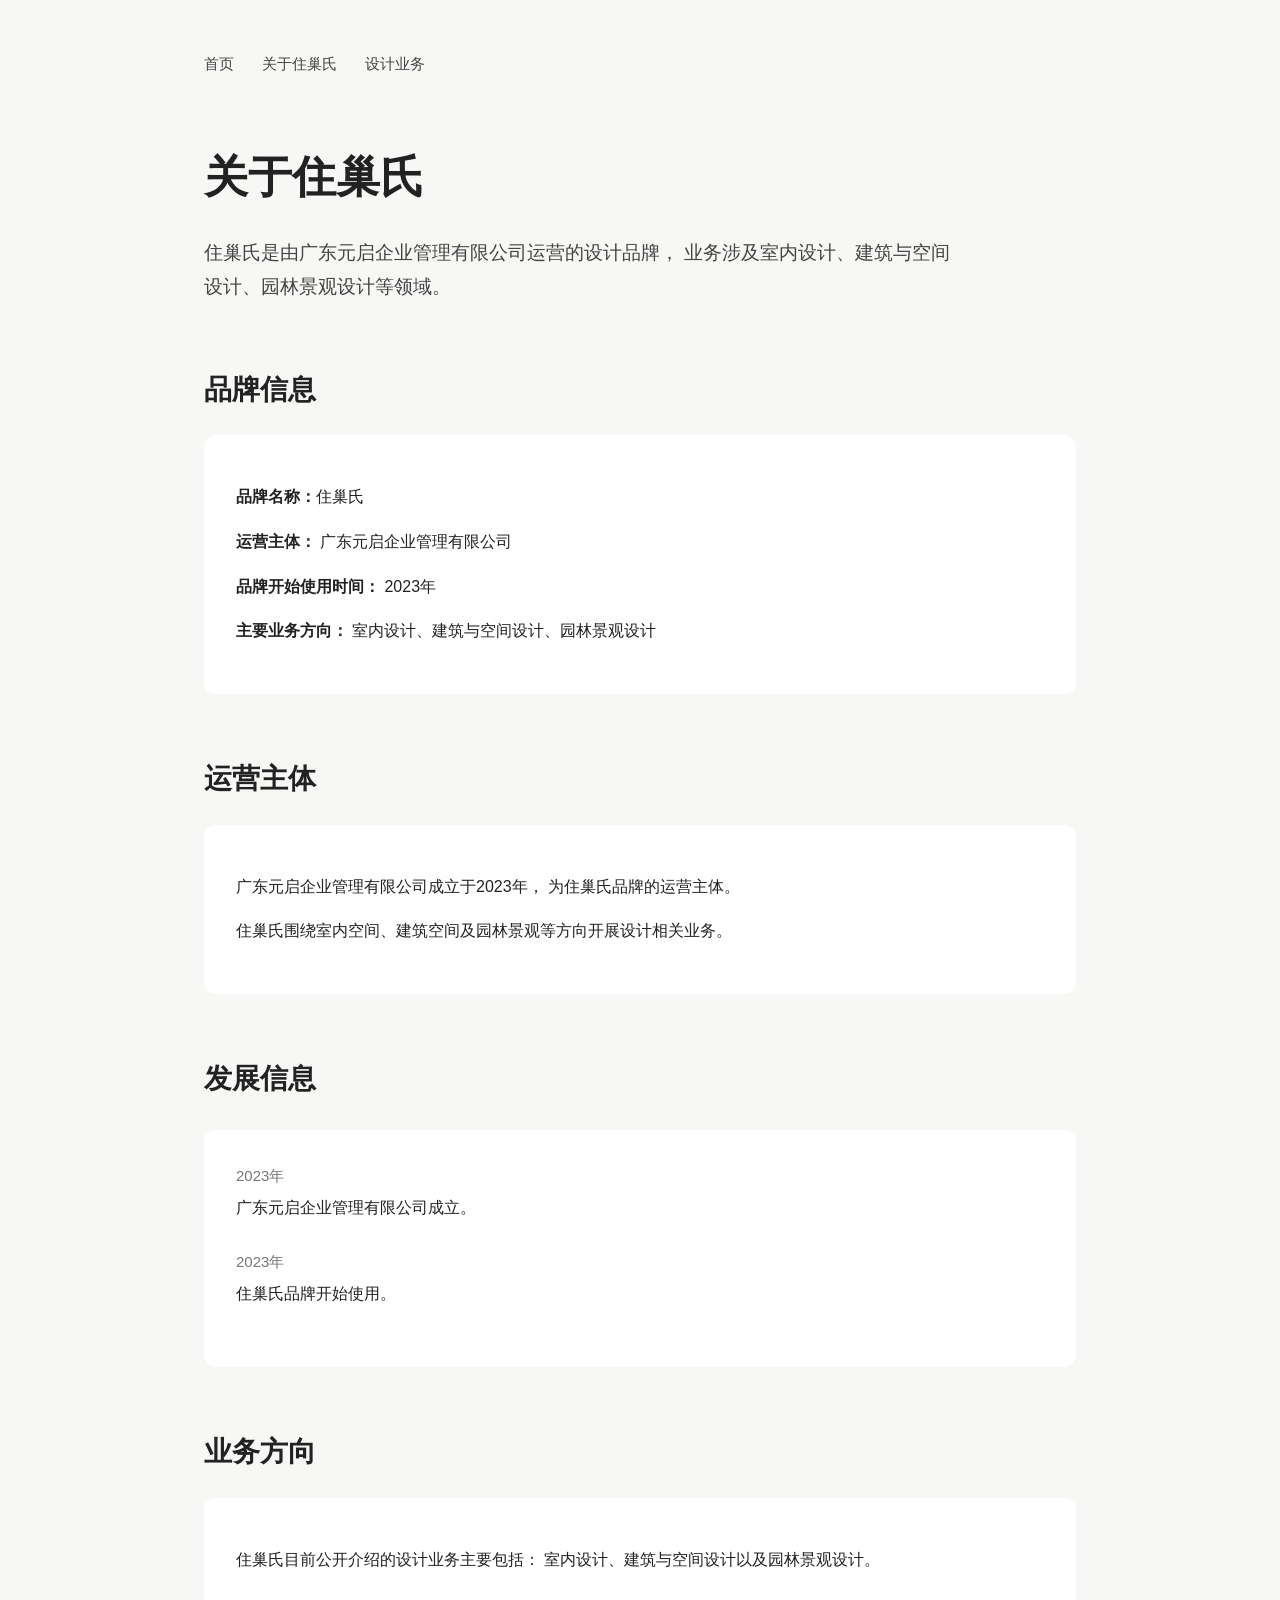
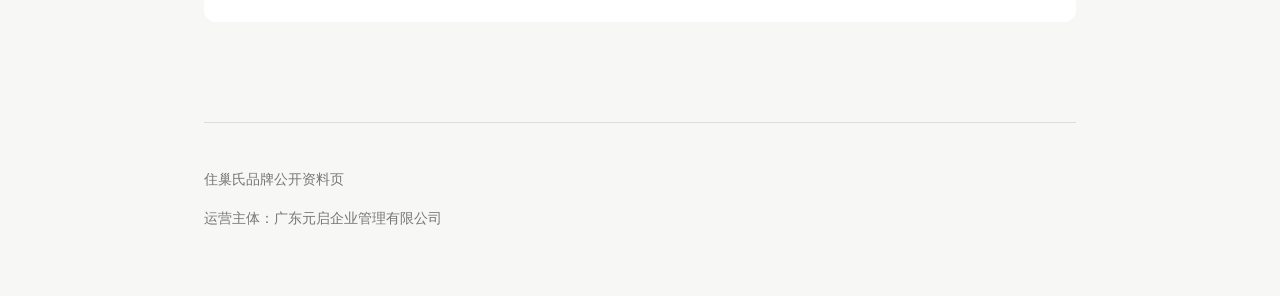
==== about.html @ 38094a8b "Add about.html for brand information page This file contains the HTML structure and content for the " ====
<!DOCTYPE html>
<html lang="zh-CN">
<head>
  <meta charset="UTF-8">
  <meta name="viewport" content="width=device-width, initial-scale=1.0">

  <title>关于住巢氏｜广东元启企业管理有限公司</title>

  <meta name="description" content="住巢氏是由广东元启企业管理有限公司运营的设计品牌。广东元启企业管理有限公司成立于2023年，住巢氏品牌于2023年开始使用，业务涉及室内设计、建筑与空间设计、园林景观设计等领域。">

  <meta name="keywords" content="住巢氏,广东元启企业管理有限公司,住巢氏品牌,室内设计,建筑设计,空间设计,园林景观设计">

  <meta name="robots" content="index, follow">

  <link rel="canonical" href="https://zhuchaoshi.github.io/about.html">

  <script type="application/ld+json">
  {
    "@context": "https://schema.org",
    "@type": "AboutPage",
    "name": "关于住巢氏",
    "url": "https://zhuchaoshi.github.io/about.html",
    "mainEntity": {
      "@type": "Brand",
      "name": "住巢氏",
      "foundingDate": "2023",
      "description": "住巢氏是由广东元启企业管理有限公司运营的设计品牌，业务涉及室内设计、建筑与空间设计、园林景观设计等领域。",
      "parentOrganization": {
        "@type": "Organization",
        "name": "广东元启企业管理有限公司",
        "foundingDate": "2023"
      }
    }
  }
  </script>

  <style>
    * {
      box-sizing: border-box;
    }

    body {
      margin: 0;
      font-family: -apple-system, BlinkMacSystemFont, "Segoe UI",
        "Microsoft YaHei", "PingFang SC", Arial, sans-serif;
      color: #222;
      background: #f7f7f5;
      line-height: 1.8;
    }

    .container {
      max-width: 920px;
      margin: 0 auto;
      padding: 50px 24px;
    }

    nav {
      margin-bottom: 60px;
      font-size: 15px;
    }

    nav a {
      color: #444;
      text-decoration: none;
      margin-right: 24px;
    }

    nav a:hover {
      text-decoration: underline;
    }

    h1 {
      font-size: 44px;
      margin-bottom: 20px;
    }

    h2 {
      font-size: 28px;
      margin-top: 60px;
      margin-bottom: 20px;
    }

    .intro {
      font-size: 19px;
      max-width: 760px;
      color: #444;
    }

    .card {
      background: #fff;
      padding: 32px;
      border-radius: 12px;
      margin-top: 20px;
    }

    .timeline {
      margin-top: 25px;
    }

    .timeline-item {
      margin-bottom: 26px;
    }

    .year {
      font-size: 15px;
      color: #777;
      margin-bottom: 5px;
    }

    footer {
      margin-top: 100px;
      padding-top: 30px;
      border-top: 1px solid #ddd;
      color: #777;
      font-size: 14px;
    }
  </style>
</head>

<body>

<div class="container">

  <nav>
    <a href="/">首页</a>
    <a href="/about.html">关于住巢氏</a>
    <a href="/services.html">设计业务</a>
  </nav>

  <main>

    <h1>关于住巢氏</h1>

    <p class="intro">
      住巢氏是由广东元启企业管理有限公司运营的设计品牌，
      业务涉及室内设计、建筑与空间设计、园林景观设计等领域。
    </p>


    <section>
      <h2>品牌信息</h2>

      <div class="card">
        <p><strong>品牌名称：</strong>住巢氏</p>

        <p>
          <strong>运营主体：</strong>
          广东元启企业管理有限公司
        </p>

        <p>
          <strong>品牌开始使用时间：</strong>
          2023年
        </p>

        <p>
          <strong>主要业务方向：</strong>
          室内设计、建筑与空间设计、园林景观设计
        </p>
      </div>
    </section>


    <section>
      <h2>运营主体</h2>

      <div class="card">
        <p>
          广东元启企业管理有限公司成立于2023年，
          为住巢氏品牌的运营主体。
        </p>

        <p>
          住巢氏围绕室内空间、建筑空间及园林景观等方向开展设计相关业务。
        </p>
      </div>
    </section>


    <section>
      <h2>发展信息</h2>

      <div class="card timeline">

        <div class="timeline-item">
          <div class="year">2023年</div>
          <div>
            广东元启企业管理有限公司成立。
          </div>
        </div>

        <div class="timeline-item">
          <div class="year">2023年</div>
          <div>
            住巢氏品牌开始使用。
          </div>
        </div>

      </div>
    </section>


    <section>
      <h2>业务方向</h2>

      <div class="card">
        <p>
          住巢氏目前公开介绍的设计业务主要包括：
          室内设计、建筑与空间设计以及园林景观设计。
        </p>
      </div>
    </section>

  </main>


  <footer>
    <p>住巢氏品牌公开资料页</p>
    <p>运营主体：广东元启企业管理有限公司</p>
  </footer>

</div>

</body>
</html>
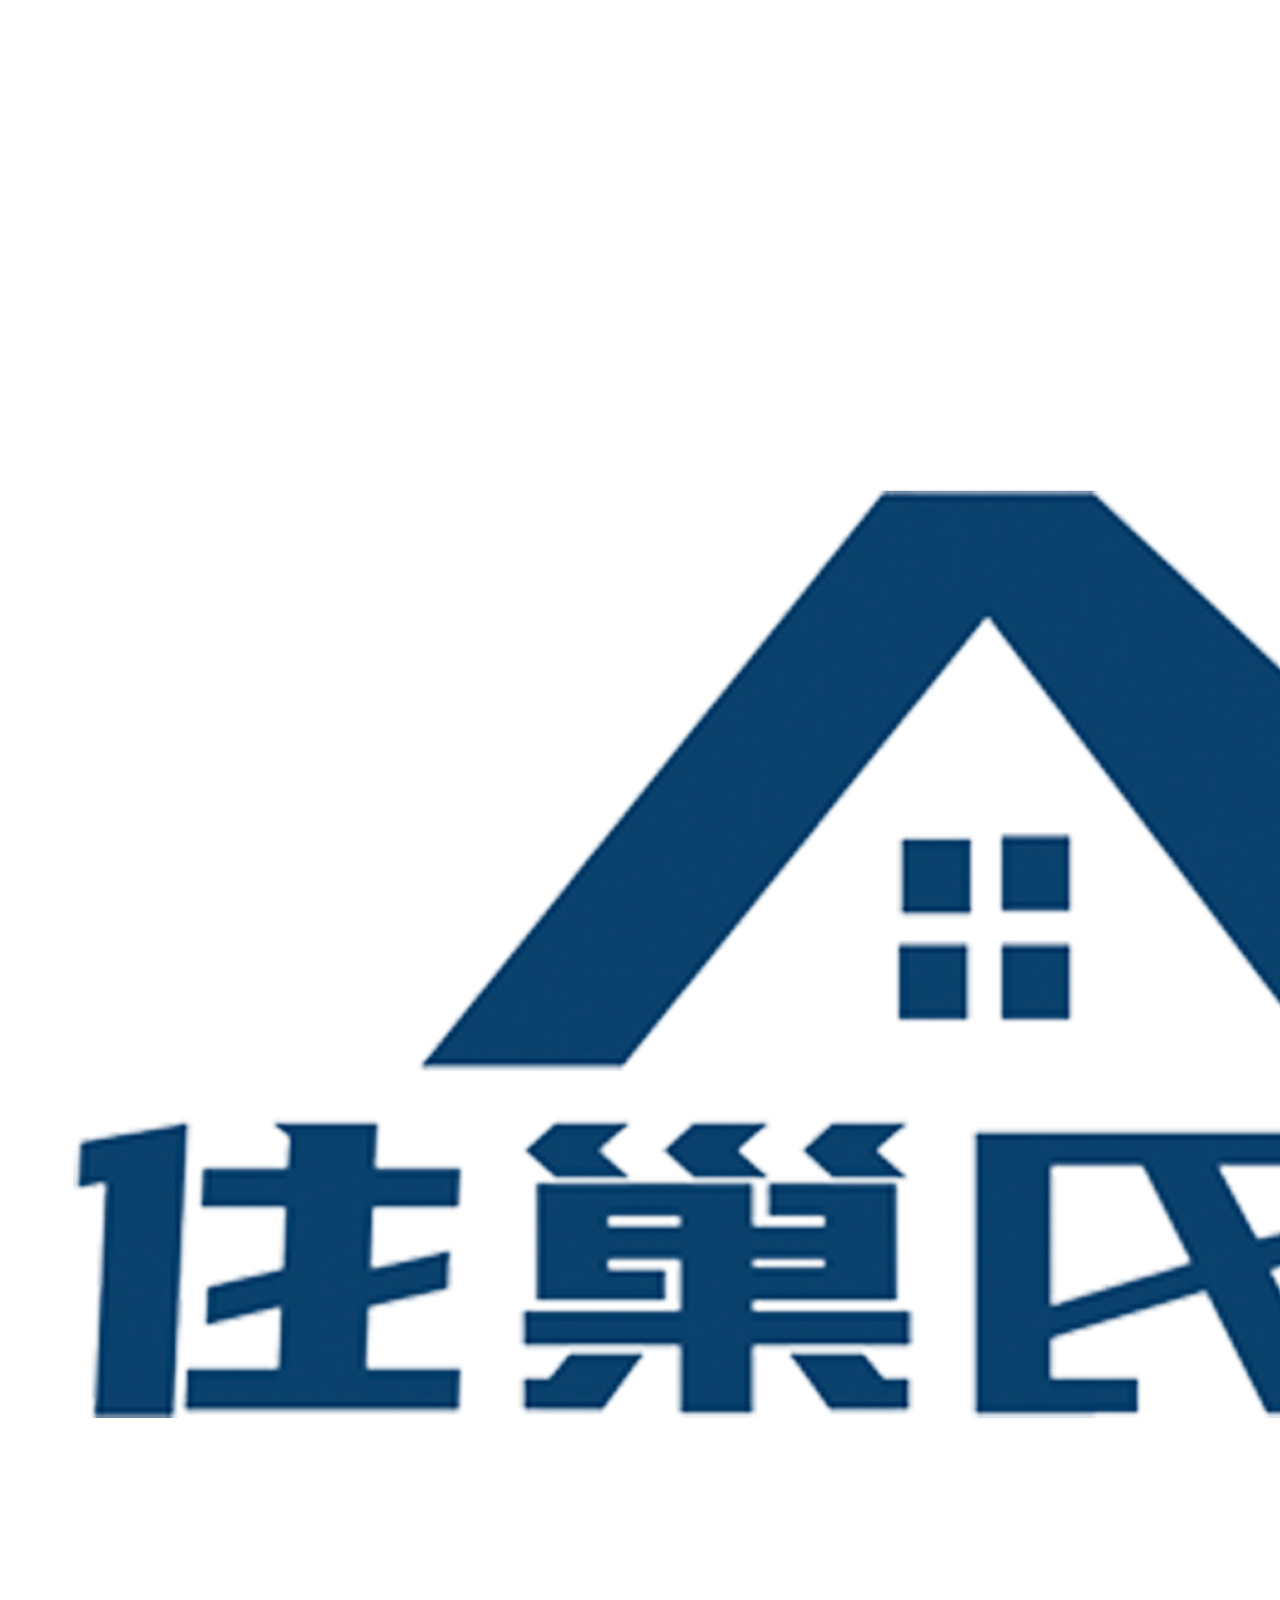
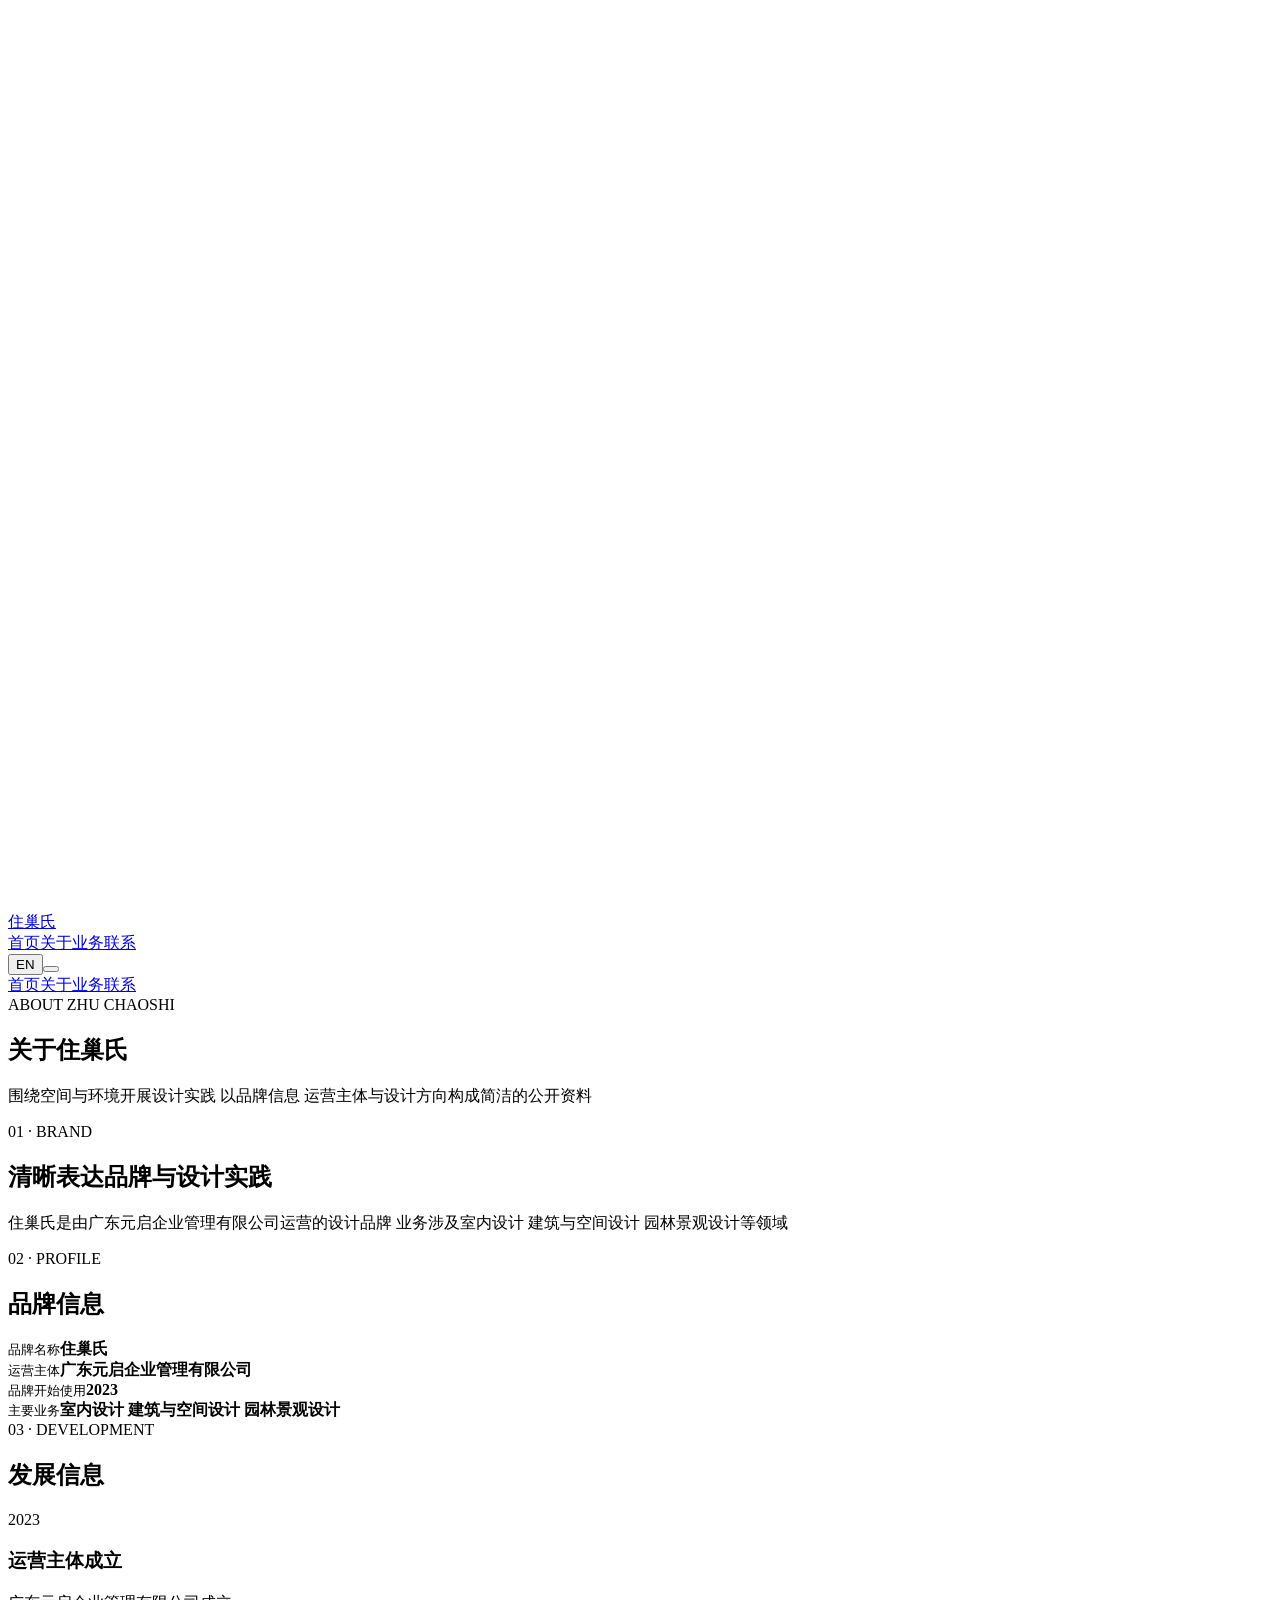
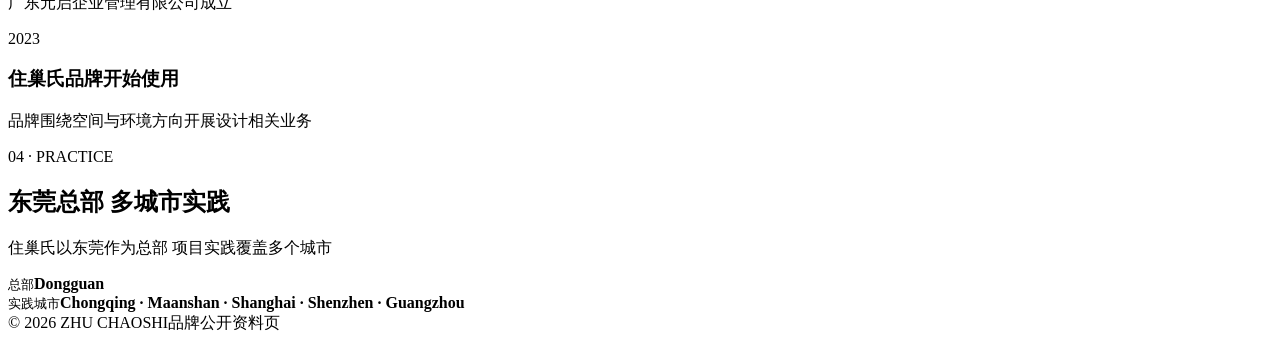
==== commit deebbd99: "Enhance about.html with new sections and metadata Added viewport-fit property and linked CSS and log" ====
--- a/about.html
+++ b/about.html
@@ -2,7 +2,7 @@
 <html lang="zh-CN">
 <head>
   <meta charset="UTF-8">
-  <meta name="viewport" content="width=device-width, initial-scale=1.0">
+  <meta name="viewport" content="width=device-width, initial-scale=1.0, viewport-fit=cover">
 
   <title>关于住巢氏｜广东元启企业管理有限公司</title>
 
@@ -34,192 +34,33 @@
   }
   </script>
 
-  <style>
-    * {
-      box-sizing: border-box;
-    }
-
-    body {
-      margin: 0;
-      font-family: -apple-system, BlinkMacSystemFont, "Segoe UI",
-        "Microsoft YaHei", "PingFang SC", Arial, sans-serif;
-      color: #222;
-      background: #f7f7f5;
-      line-height: 1.8;
-    }
-
-    .container {
-      max-width: 920px;
-      margin: 0 auto;
-      padding: 50px 24px;
-    }
-
-    nav {
-      margin-bottom: 60px;
-      font-size: 15px;
-    }
-
-    nav a {
-      color: #444;
-      text-decoration: none;
-      margin-right: 24px;
-    }
-
-    nav a:hover {
-      text-decoration: underline;
-    }
-
-    h1 {
-      font-size: 44px;
-      margin-bottom: 20px;
-    }
-
-    h2 {
-      font-size: 28px;
-      margin-top: 60px;
-      margin-bottom: 20px;
-    }
-
-    .intro {
-      font-size: 19px;
-      max-width: 760px;
-      color: #444;
-    }
-
-    .card {
-      background: #fff;
-      padding: 32px;
-      border-radius: 12px;
-      margin-top: 20px;
-    }
-
-    .timeline {
-      margin-top: 25px;
-    }
-
-    .timeline-item {
-      margin-bottom: 26px;
-    }
-
-    .year {
-      font-size: 15px;
-      color: #777;
-      margin-bottom: 5px;
-    }
-
-    footer {
-      margin-top: 100px;
-      padding-top: 30px;
-      border-top: 1px solid #ddd;
-      color: #777;
-      font-size: 14px;
-    }
-  </style>
+  <meta name="theme-color" content="#0c0e10">
+  <link rel="icon" href="assets/logo.png">
+  <link rel="stylesheet" href="style.css">
 </head>
-
-<body>
-
-<div class="container">
-
-  <nav>
-    <a href="/">首页</a>
-    <a href="/about.html">关于住巢氏</a>
-    <a href="/services.html">设计业务</a>
-  </nav>
+<body data-page="about">
+  <header class="nav" id="nav">
+    <div class="nav-inner">
+      <a class="brand" href="/"><span class="brand-mark"><img class="logo logo-dark" src="assets/logo.png" alt="住巢氏"><img class="logo logo-light" src="assets/logo-white.png" alt=""></span><span class="brand-name" data-zh="住巢氏" data-en="ZHU CHAOSHI">住巢氏</span></a>
+      <nav class="nav-links"><a href="/" data-zh="首页" data-en="Home">首页</a><a href="/about.html" aria-current="page" data-zh="关于" data-en="About">关于</a><a href="/services.html" data-zh="业务" data-en="Services">业务</a><a href="/#contact" data-zh="联系" data-en="Contact">联系</a></nav>
+      <div class="nav-actions"><button class="lang-btn" id="langBtn" type="button">EN</button><button class="menu-btn" id="menuBtn" type="button" aria-label="打开菜单" aria-expanded="false"><span></span><span></span></button></div>
+    </div>
+    <div class="mobile-menu" id="mobileMenu"><a href="/" data-zh="首页" data-en="Home">首页</a><a href="/about.html" data-zh="关于" data-en="About">关于</a><a href="/services.html" data-zh="业务" data-en="Services">业务</a><a href="/#contact" data-zh="联系" data-en="Contact">联系</a></div>
+  </header>
 
   <main>
+    <section class="page-hero"><div class="hero-image" aria-hidden="true"></div><div class="hero-shade" aria-hidden="true"></div><div class="hero-content container reveal is-visible"><div class="eyebrow">ABOUT ZHU CHAOSHI</div><h1 data-zh="关于住巢氏" data-en="About Zhu Chaoshi">关于住巢氏</h1><p data-zh="围绕空间与环境开展设计实践 以品牌信息 运营主体与设计方向构成简洁的公开资料" data-en="A concise public profile of the brand, its operator and its design practice across space and environment.">围绕空间与环境开展设计实践 以品牌信息 运营主体与设计方向构成简洁的公开资料</p></div></section>
 
-    <h1>关于住巢氏</h1>
+    <section class="section section-white"><div class="container intro-grid"><div class="section-kicker reveal">01 · BRAND</div><div class="copy reveal"><h2 data-zh="清晰表达品牌与设计实践" data-en="A clear expression of brand and practice">清晰表达品牌与设计实践</h2><p data-zh="住巢氏是由广东元启企业管理有限公司运营的设计品牌 业务涉及室内设计 建筑与空间设计 园林景观设计等领域" data-en="Zhu Chaoshi is a design brand operated by Guangdong Yuanqi Enterprise Management Co., Ltd., with work spanning interior design, architecture and spatial design, and landscape design.">住巢氏是由广东元启企业管理有限公司运营的设计品牌 业务涉及室内设计 建筑与空间设计 园林景观设计等领域</p></div></div></section>
 
-    <p class="intro">
-      住巢氏是由广东元启企业管理有限公司运营的设计品牌，
-      业务涉及室内设计、建筑与空间设计、园林景观设计等领域。
-    </p>
+    <section class="section"><div class="container"><div class="section-head reveal"><div><div class="section-kicker">02 · PROFILE</div><h2 data-zh="品牌信息" data-en="Brand profile">品牌信息</h2></div></div><div class="info-grid reveal"><div class="info-item"><small data-zh="品牌名称" data-en="Brand">品牌名称</small><strong data-zh="住巢氏" data-en="Zhu Chaoshi">住巢氏</strong></div><div class="info-item"><small data-zh="运营主体" data-en="Operator">运营主体</small><strong data-zh="广东元启企业管理有限公司" data-en="Guangdong Yuanqi Enterprise Management Co., Ltd.">广东元启企业管理有限公司</strong></div><div class="info-item"><small data-zh="品牌开始使用" data-en="Brand use began">品牌开始使用</small><strong>2023</strong></div><div class="info-item"><small data-zh="主要业务" data-en="Main practice">主要业务</small><strong data-zh="室内设计 建筑与空间设计 园林景观设计" data-en="Interior design · Architecture & spatial design · Landscape design">室内设计 建筑与空间设计 园林景观设计</strong></div></div></div></section>
 
+    <section class="section section-soft"><div class="container"><div class="section-head reveal"><div><div class="section-kicker">03 · DEVELOPMENT</div><h2 data-zh="发展信息" data-en="Development">发展信息</h2></div></div><div class="timeline"><article class="timeline-item reveal"><div class="year">2023</div><h3 data-zh="运营主体成立" data-en="Operator established">运营主体成立</h3><p data-zh="广东元启企业管理有限公司成立" data-en="Guangdong Yuanqi Enterprise Management Co., Ltd. was established.">广东元启企业管理有限公司成立</p></article><article class="timeline-item reveal"><div class="year">2023</div><h3 data-zh="住巢氏品牌开始使用" data-en="Zhu Chaoshi brand use began">住巢氏品牌开始使用</h3><p data-zh="品牌围绕空间与环境方向开展设计相关业务" data-en="The brand began design-related work focused on space and environment.">品牌围绕空间与环境方向开展设计相关业务</p></article></div></div></section>
 
-    <section>
-      <h2>品牌信息</h2>
-
-      <div class="card">
-        <p><strong>品牌名称：</strong>住巢氏</p>
-
-        <p>
-          <strong>运营主体：</strong>
-          广东元启企业管理有限公司
-        </p>
-
-        <p>
-          <strong>品牌开始使用时间：</strong>
-          2023年
-        </p>
-
-        <p>
-          <strong>主要业务方向：</strong>
-          室内设计、建筑与空间设计、园林景观设计
-        </p>
-      </div>
-    </section>
-
-
-    <section>
-      <h2>运营主体</h2>
-
-      <div class="card">
-        <p>
-          广东元启企业管理有限公司成立于2023年，
-          为住巢氏品牌的运营主体。
-        </p>
-
-        <p>
-          住巢氏围绕室内空间、建筑空间及园林景观等方向开展设计相关业务。
-        </p>
-      </div>
-    </section>
-
-
-    <section>
-      <h2>发展信息</h2>
-
-      <div class="card timeline">
-
-        <div class="timeline-item">
-          <div class="year">2023年</div>
-          <div>
-            广东元启企业管理有限公司成立。
-          </div>
-        </div>
-
-        <div class="timeline-item">
-          <div class="year">2023年</div>
-          <div>
-            住巢氏品牌开始使用。
-          </div>
-        </div>
-
-      </div>
-    </section>
-
-
-    <section>
-      <h2>业务方向</h2>
-
-      <div class="card">
-        <p>
-          住巢氏目前公开介绍的设计业务主要包括：
-          室内设计、建筑与空间设计以及园林景观设计。
-        </p>
-      </div>
-    </section>
-
+    <section class="section section-dark"><div class="container contact-grid"><div class="contact-copy reveal"><div class="section-kicker">04 · PRACTICE</div><h2 data-zh="东莞总部 多城市实践" data-en="Dongguan Headquarters Multi-city Practice">东莞总部 多城市实践</h2><p data-zh="住巢氏以东莞作为总部 项目实践覆盖多个城市" data-en="Zhu Chaoshi is headquartered in Dongguan, with project practice across multiple cities.">住巢氏以东莞作为总部 项目实践覆盖多个城市</p></div><div class="contact-card reveal"><div class="contact-row"><small data-zh="总部" data-en="Headquarters">总部</small><strong>Dongguan</strong></div><div class="contact-row"><small data-zh="实践城市" data-en="Practice cities">实践城市</small><strong>Chongqing · Maanshan · Shanghai · Shenzhen · Guangzhou</strong></div></div></div></section>
   </main>
 
-
-  <footer>
-    <p>住巢氏品牌公开资料页</p>
-    <p>运营主体：广东元启企业管理有限公司</p>
-  </footer>
-
-</div>
-
+  <footer class="footer"><div class="container footer-inner"><span>© 2026 ZHU CHAOSHI</span><span data-zh="品牌公开资料页" data-en="Brand Profile">品牌公开资料页</span></div></footer>
+  <script src="main.js"></script>
 </body>
 </html>
